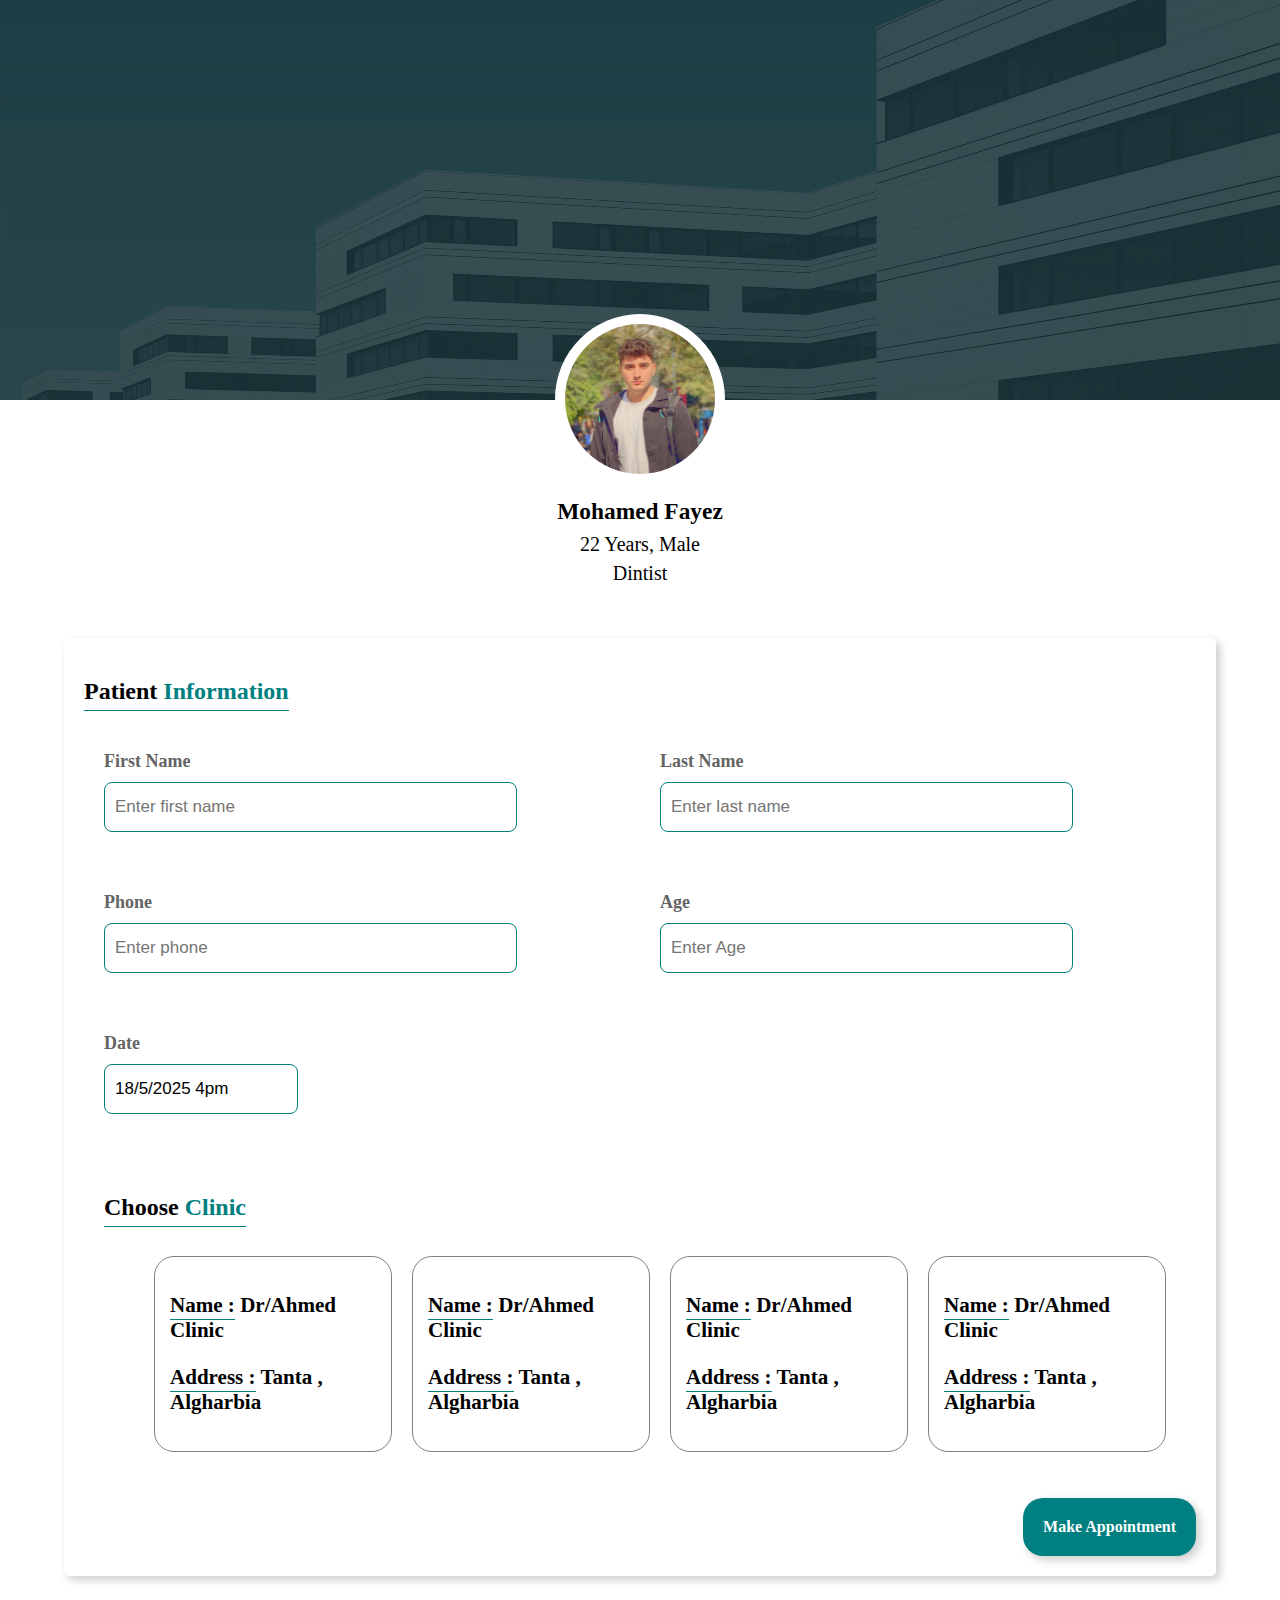
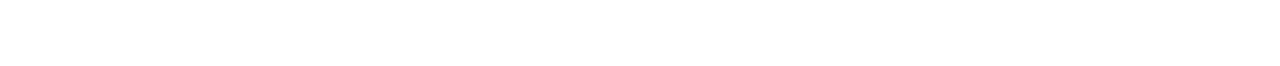
==== appointment/appointment.html @ 07ea75ec "first commit" ====
<!DOCTYPE html>
<html lang="en">
  <head>
    <meta charset="UTF-8" />
    <meta name="viewport" content="width=device-width, initial-scale=1.0" />
    <title>Appointment</title>
    <link rel="stylesheet" href="../appointment/appointment.css" />
  </head>
  <body>
    <div class="container">
      <div class="header">
        <img
          src="../images/banner-bg.png"
          alt="image"
          width="100%"
          height="400px"
        />
      </div>
      <div class="grid">
        <div class="doccard">
          <div class="doctop">
            <div class="circle"><div class="ph"></div></div>

            <h3 style="color: black">Mohamed Fayez</h3>
            <p>22 Years, Male</p>
            <p>Dintist</p>
          </div>
        </div>
        <div class="forms">
          <h2 class="title">
            Patient <span style="color: teal">Information</span>
          </h2>
          <div class="formfield">
            <label class="lbl">First Name</label>
            <input type="text" class="fields" placeholder="Enter first name" />
          </div>
          <div class="formfield">
            <label class="lbl">Last Name</label>
            <input type="text" class="fields" placeholder="Enter last name" />
          </div>
          <div class="formfield">
            <label class="lbl">Phone</label>
            <input type="text" class="fields" placeholder="Enter phone" />
          </div>
          <div class="formfield">
            <label class="lbl">Age</label>
            <input type="number" class="fields" placeholder="Enter Age" />
          </div>

          <div class="formfield only">
            <label class="lbl">Date</label>
            <input
              type="text"
              class="fields"
              value="18/5/2025 4pm"
              readonly="true"
            />
          </div>
          <div class="clinic">
            <h2 class="title">Choose <span style="color: teal">Clinic</span></h2>
            <ul style="list-style-type: none" class="list">
              <li class="clinicItem">
                <h3><span class="spn">Name :</span> Dr/Ahmed Clinic</h3>
                <h3>
                  <span class="spn" >Address :</span> Tanta , Algharbia
                </h3>
              </li>
              <li class="clinicItem">
                <h3><span class="spn">Name :</span> Dr/Ahmed Clinic</h3>
                <h3>
                  <span class="spn" >Address :</span> Tanta , Algharbia
                </h3>
              </li>
              <li class="clinicItem">
                <h3><span class="spn">Name :</span> Dr/Ahmed Clinic</h3>
                <h3>
                  <span class="spn" >Address :</span> Tanta , Algharbia
                </h3>
              </li>
              <li class="clinicItem">
                <h3><span class="spn">Name :</span> Dr/Ahmed Clinic</h3>
                <h3>
                  <span class="spn" >Address :</span> Tanta , Algharbia
                </h3>
              </li>
            </ul>
          </div>
          <div class="btn">Make Appointment</div>
        </div>
      </div>
    </div>
    <script src="../appointment/script.js"></script>
  </body>
</html>
---- appointment/appointment.css ----
body{
    background-color:white;
    padding: 0px;
    margin: 0px;    
}
*{
    box-sizing: border-box;
}

.container{
    
    width: 100%;
    justify-items: center;
    
}

.forms{
    display: grid;
    grid-template-columns:repeat(2,1fr);
    grid-template-rows:repeat(6,auto);
    font-weight: 600;
    background-color: white;
    padding: 20px;
    border-radius: 5px;
    box-shadow: 4px 4px 10px rgba(0.1, 0.1, 0.1, 0.2);
    height: fit-content;
}
.header{
    width: 100%;
}
.title{
    grid-column: span 2;
    border-bottom: 1px teal solid;
    padding-bottom: 5px;
    width: fit-content;
}
.formfield{
    margin: 20px;
    
}
.lbl{
    display: block;
    margin-bottom: 10px;
    color: rgb(100, 100, 100);
    font-size: 18px;
}
.fields{
    border-radius: 8px;
    border:1px solid teal;
    padding:10px;
    margin-bottom: 20px;
    height: 50px;
    font-size: 17px;
    width: 80%;
}
.grid{
    position: relative;
    bottom: 10vh;
    display: grid;
    grid-template-columns: 1fr;
    gap: 40px;
    width: 90%;
    height: fit-content;
}
.doccard{
    text-align: center;
    align-content: center;
    justify-items: center;
    font-size: 20px;

}
.ph{
    width: 150px;
    height: 150px;
    border-radius: 100%;
    background-image: url("../images/1.jpeg");
    background-size: cover;
}
.circle{
    height: 170px;
    width: 170px;
    border-radius: 100%;
    background-color: white;
    justify-items: center;
    align-content: center;
}
.doctop{
    justify-items: center;
    text-align: center;
    line-height: 9px;
}
.btn{
    background-color: teal;
    padding: 20px;
    border-radius: 20px;
    color: white;
    box-shadow: 4px 4px 10px rgba(0.1, 0.1, 0.1, 0.2);
    width: fit-content;
    height: fit-content;
    align-self: end;
    justify-self: end;
    grid-column: span 2;
}
.clinic{
    padding: 20px;
    border-radius: 5px;
    font-weight: 600;
    width: 100%;
    grid-column: span 2;
}
.clinicItem{
    border: 1px solid gray;
    background-color: white;
    border-radius: 20px;
    padding: 15px;
    font-size: 18px;
    margin: 10px;
    cursor: pointer;
}
.clinicItem.selected {
    background-color: teal;
    color: white;
    box-shadow: 0 0 10px rgba(0, 128, 128, 0.5); 
  }


.clinicItem:hover{
    background-color: teal;
    color: white;
    box-shadow: 4px 4px 10px rgba(0.1, 0.1, 0.1, 0.3);
}
.only{
    justify-self: start;
    grid-column: span 2;
}
.spn{
    border-bottom: 1px solid teal;
    padding-bottom: 2px;
}

.list{
    display: flex;
    width: 100%;
}
.bodyGrid{
    width: 100%;
    display: grid;
    grid-template-columns: repeat(2,1fr);
}
@media (max-width: 768px) {
    .grid {
      grid-template-columns: 1fr; 
      gap: 20px;
    }
  
    .forms {
      grid-template-columns: 1fr; 
      grid-template-rows: repeat(4, auto);
    }
    .formfield{
        grid-column: span 2;
    }
  
    .fields {
      width: 100%; 
    }
  
    .doccard {
      font-size: 18px; 
    }
  
    .bodyGrid {
      grid-template-columns: 1fr; 
    }
    .list{
        flex-direction: column;
    }
  }
  
  @media (max-width: 480px) {
    .forms {
      padding: 10px; 
    }
  
    .fields {
      padding: 8px;
      font-size: 14px;
    }
  
    .btn {
      padding: 10px;
      font-size: 14px; 
    }
  
    .clinicItem {
      font-size: 16px; 
      padding: 10px;
    }
  
    .doccard {
      font-size: 16px; 
    }
    .list{
        flex-direction: column;
    }
  }
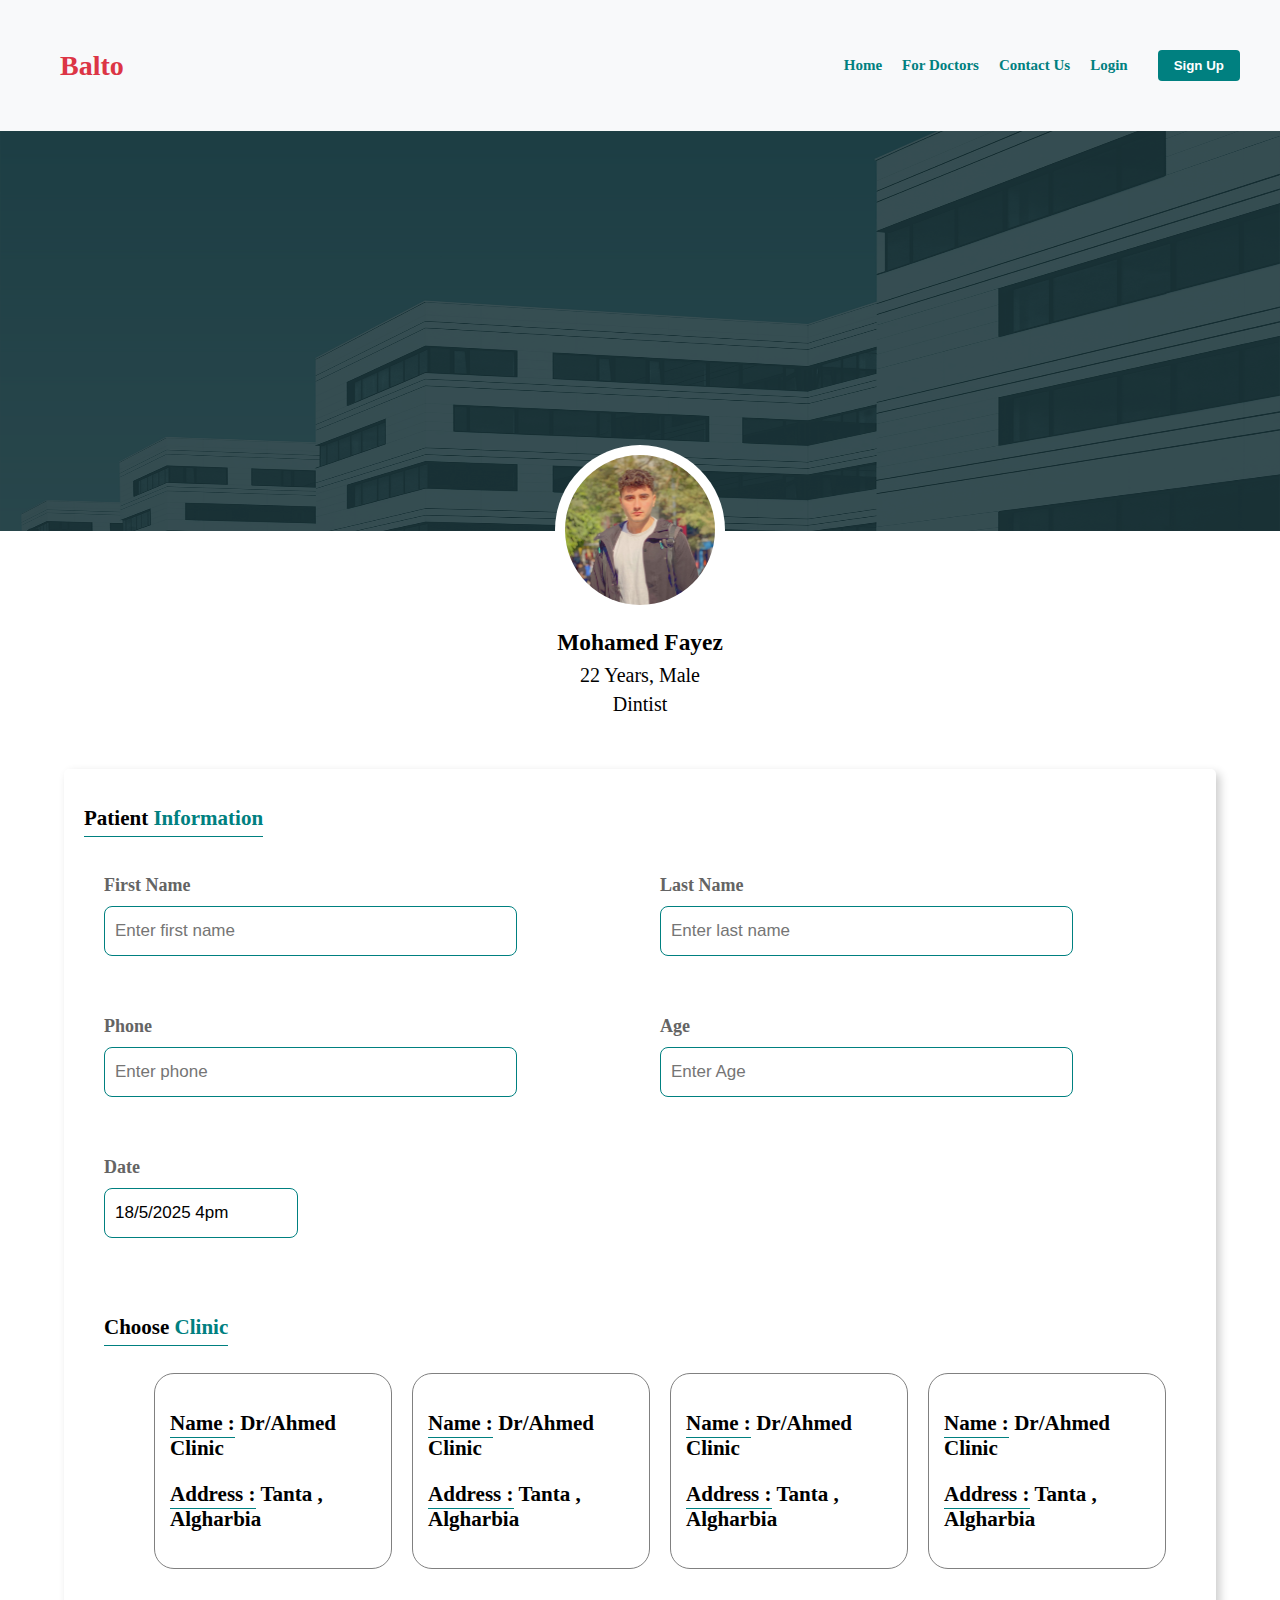
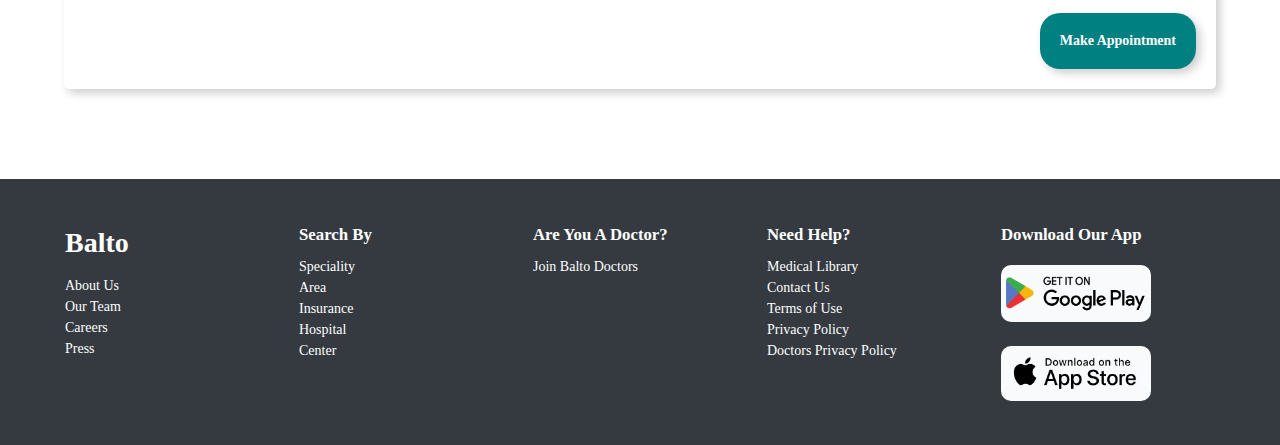
==== commit 507d4381: "Merge branch 'main' of https://github.com/mohamed-belall/Balto_frontEnd into home" ====
--- a/appointment/appointment.html
+++ b/appointment/appointment.html
@@ -5,8 +5,26 @@
     <meta name="viewport" content="width=device-width, initial-scale=1.0" />
     <title>Appointment</title>
     <link rel="stylesheet" href="../appointment/appointment.css" />
+    <link rel="stylesheet" href="../Shared/Shared_Style.css">
   </head>
   <body>
+
+    <nav class="navbar">
+      <div class="logo">
+        <!-- <img src="https://via.placeholder.com/100x30" alt="Vezeeta Logo" /> -->
+        <span>Balto</span>
+      </div>
+      <div class="nav-content">
+        <ul class="nav-links">
+          <li><a href="#">Home</a></li>
+          <li><a href="#">For Doctors</a></li>
+          <li><a href="#">Contact Us</a></li>
+          <li><a href="../doctor/signin.html">Login</a></li>
+        </ul>
+        <button class="signup-btn"  onclick="openModal()">Sign Up</button>
+      </div>
+    </nav>
+    
     <div class="container">
       <div class="header">
         <img
@@ -89,6 +107,72 @@
         </div>
       </div>
     </div>
+
+    <footer>
+      <div class="footer-container">
+        <!-- Column 1 -->
+        <div class="footer-column">
+          <h1>Balto</h1>
+          <ul>
+            <li><a href="#">About Us</a></li>
+            <li><a href="#">Our Team</a></li>
+            <li><a href="#">Careers</a></li>
+            <li><a href="#">Press</a></li>
+          </ul>
+        </div>
+  
+        <!-- Column 2 -->
+        <div class="footer-column">
+          <h3>Search By</h3>
+          <ul>
+            <li><a href="#">Speciality</a></li>
+            <li><a href="#">Area</a></li>
+            <li><a href="#">Insurance</a></li>
+            <li><a href="#">Hospital</a></li>
+            <li><a href="#">Center</a></li>
+          </ul>
+        </div>
+  
+        <!-- Column 3 -->
+        <div class="footer-column">
+          <h3>Are You A Doctor?</h3>
+          <ul>
+            <li><a href="#">Join Balto Doctors</a></li>
+          </ul>
+        </div>
+  
+        <!-- Column 4 -->
+        <div class="footer-column">
+          <h3>Need Help?</h3>
+          <ul>
+            <li><a href="#">Medical Library</a></li>
+            <li><a href="#">Contact Us</a></li>
+            <li><a href="#">Terms of Use</a></li>
+            <li><a href="#">Privacy Policy</a></li>
+            <li><a href="#">Doctors Privacy Policy</a></li>
+          </ul>
+        </div>
+  
+        <!-- Column 5 -->
+        <div class="footer-column">
+          <h3>Download Our App</h3>
+          <div class="app-links">
+            <a href="#">
+              <img src="../assets/images/gp.png" alt="Google Play" />
+            </a>
+            <a href="#">
+              <img src="../assets/images/as.png" alt="App Store" />
+            </a>
+          </div>
+          <div class="social-icons">
+            <a href="#"><i class="fa-brands fa-facebook"></i></a>
+            <a href="#"><i class="fa-brands fa-instagram"></i></i></a>
+            <a href="#"><i class="fa-brands fa-twitter"></i></a>
+          </div>
+        </div>
+      </div>
+    </footer>
+
     <script src="../appointment/script.js"></script>
   </body>
 </html>
--- a/Shared/Shared_Style.css
+++ b/Shared/Shared_Style.css
@@ -0,0 +1,161 @@
+:root {
+    --primary-color: #008080;
+    --secondary-color: #919191;
+    --success-color: #28a745;
+    --danger-color: #dc3545;
+    --warning-color: #ffc107;
+    --info-color: #17a2b8;
+    --light-color: #f8f9fa;
+    --dark-color: #343a40;
+    font-size: 14px !important;
+  }
+
+  /* =======  header =======*/
+
+.navbar {
+    display: flex;
+    justify-content: space-between;
+    align-items: center;
+    border: none !important;
+    border-bottom: 1px solid #ddd;
+    padding: 30px 20px;
+    background-color: var(--light-color);
+    color: white;
+  }
+  .nav-content {
+    display: flex;
+    align-items: center;
+    gap: 30px;
+    padding: 20px;
+  }
+  
+  .logo img {
+    height: 30px;
+  }
+  .logo span {
+    font-size: 2rem;
+    font-weight: bolder;
+    color: var(--danger-color);
+    margin-left: 40px;
+  }
+  
+  .nav-links {
+    list-style: none;
+    display: flex;
+    gap: 20px;
+    margin: 0;
+    padding: 0;
+  }
+  
+  .nav-links li {
+    display: inline;
+    font-size: 15px;
+    font-weight: bold;
+  }
+  
+  .nav-links a {
+    text-decoration: none;
+    color: var(--primary-color);
+    font-weight: bold;
+  }
+  
+  .nav-links a:hover {
+    color: var(--secondary-color);
+  }
+  
+  .signup-btn {
+    padding: 8px 16px;
+    background-color: var(--primary-color);
+    color: white;
+    border: none;
+    border-radius: 4px;
+    cursor: pointer;
+    font-weight: bold;
+  }
+  
+  .signup-btn:hover {
+    background-color: var(--dark-color);
+  }
+
+  /* Footer */
+
+  footer {
+    background-color: var(--dark-color);
+    color: white;
+    padding: 20px 0;
+  }
+  
+  .footer-container {
+    display: flex;
+    flex-wrap: wrap;
+    max-width: 1200px;
+    margin: 0 auto;
+    padding: 0 15px;
+    justify-content: space-between;
+  }
+  
+  .footer-column {
+    flex: 1;
+    min-width: 200px;
+    margin: 10px;
+  }
+  
+  .footer-column h3 {
+    font-size: 1.2rem;
+    margin-bottom: 10px;
+  }
+  
+  .footer-column ul {
+    list-style: none;
+    padding: 0;
+  }
+  
+  .footer-column ul li {
+    margin: 5px 0;
+  }
+  
+  .footer-column ul li a {
+    color: white;
+    text-decoration: none;
+    transition: color 0.3s ease;
+  }
+  
+  .footer-column ul li a:hover {
+    color: var(--primary-color);
+  }
+  
+  .app-links img {
+    max-width: 150px;
+    border-radius: 10px;
+    margin: 10px 0;
+  }
+  
+  .social-icons {
+    display: flex;
+    gap: 10px;
+  }
+  
+  .social-icons a {
+    color: white;
+    font-size: 1.5rem;
+    transition: color 0.3s ease;
+  }
+  
+  .social-icons a:hover {
+    color: var(--primary-color);
+  }
+  
+  @media (max-width: 768px) {
+    .footer-container {
+      flex-direction: column;
+      align-items: center;
+    }
+  
+    .footer-column {
+      text-align: center;
+    }
+  
+    .social-icons {
+      justify-content: center;
+    }
+  }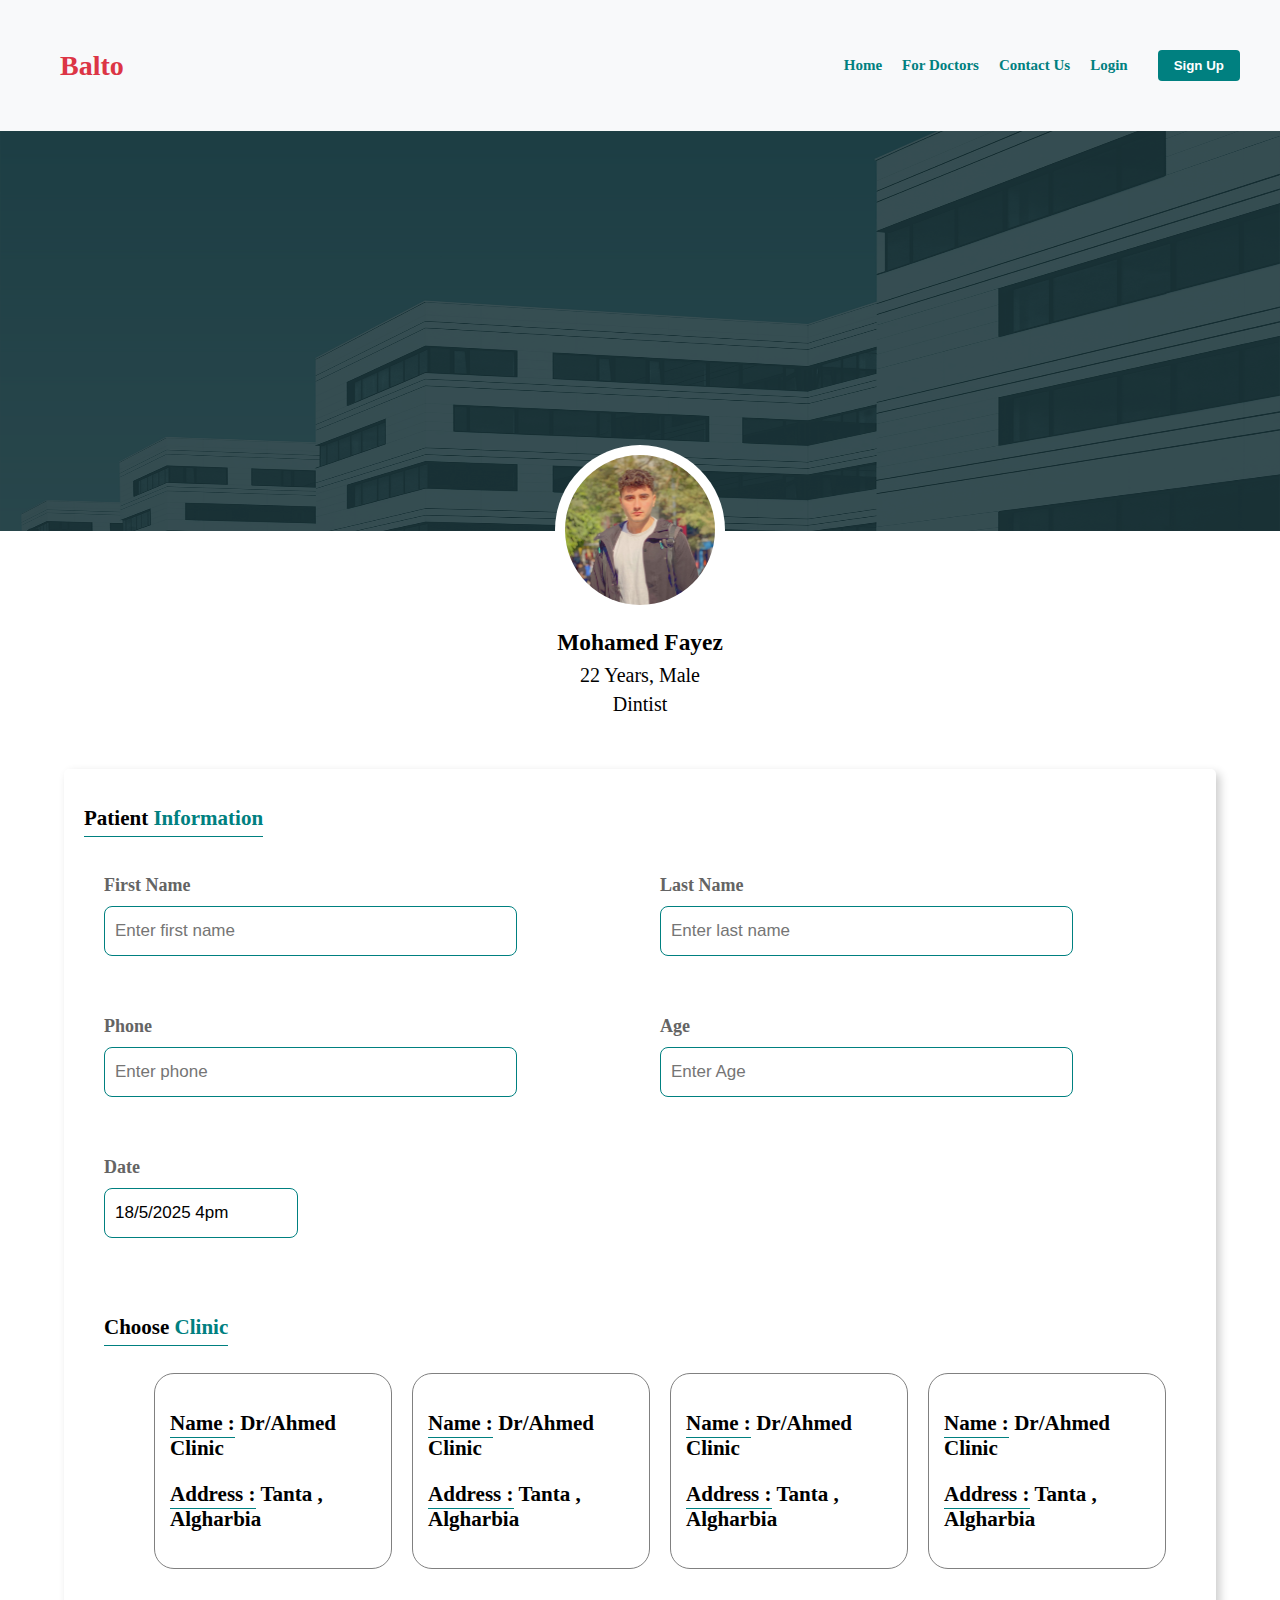
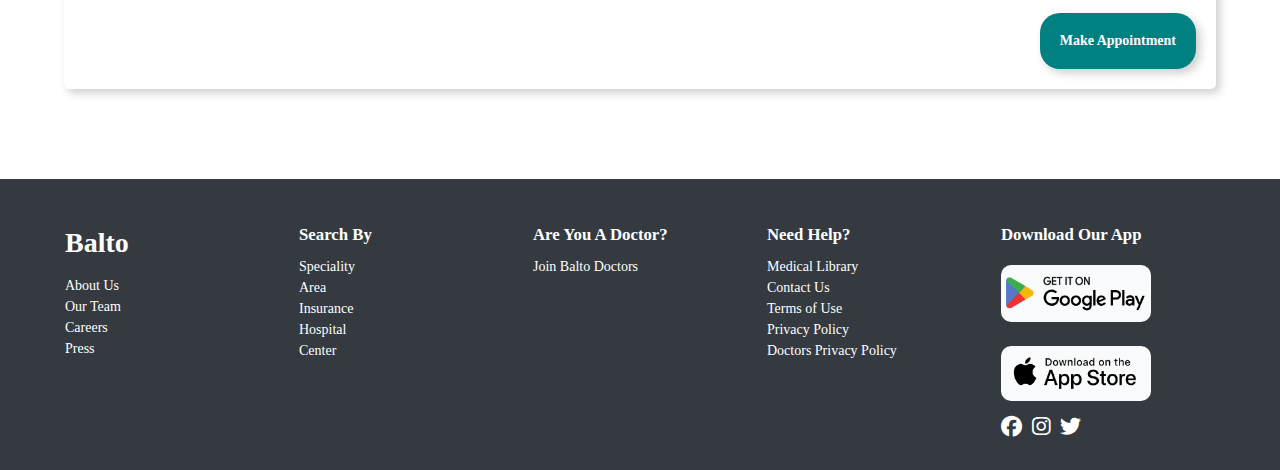
==== commit f334cdc2: "solve conflict" ====
--- a/appointment/appointment.html
+++ b/appointment/appointment.html
@@ -3,16 +3,30 @@
   <head>
     <meta charset="UTF-8" />
     <meta name="viewport" content="width=device-width, initial-scale=1.0" />
+    <link
+    rel="stylesheet"
+    href="https://cdnjs.cloudflare.com/ajax/libs/font-awesome/6.7.2/css/all.min.css"
+    integrity="sha512-Evv84Mr4kqVGRNSgIGL/F/aIDqQb7xQ2vcrdIwxfjThSH8CSR7PBEakCr51Ck+w+/U6swU2Im1vVX0SVk9ABhg=="
+    crossorigin="anonymous"
+    referrerpolicy="no-referrer"
+  />
     <title>Appointment</title>
     <link rel="stylesheet" href="../appointment/appointment.css" />
-    <link rel="stylesheet" href="../Shared/Shared_Style.css">
+    <!-- <link rel="stylesheet" href="../Shared/Shared_Style.css"> -->
+     <link rel="stylesheet" href="../Shared/Shared_Style.css">
   </head>
   <body>
 
     <nav class="navbar">
-      <div class="logo">
-        <!-- <img src="https://via.placeholder.com/100x30" alt="Vezeeta Logo" /> -->
-        <span>Balto</span>
+      <div class="nav-header">
+  
+        <div class="logo">
+          <!-- <img src="https://via.placeholder.com/100x30" alt="Vezeeta Logo" /> -->
+          <span>Balto</span>
+        </div>
+        <div class="menu-toggle">
+          <i class="fa fa-bars"></i>
+        </div>
       </div>
       <div class="nav-content">
         <ul class="nav-links">
@@ -174,5 +188,6 @@
     </footer>
 
     <script src="../appointment/script.js"></script>
+    <script src="../Shared/Shared_Script.js"></script>
   </body>
 </html>
--- a/Shared/Shared_Style.css
+++ b/Shared/Shared_Style.css
@@ -1,161 +1,235 @@
 :root {
-    --primary-color: #008080;
-    --secondary-color: #919191;
-    --success-color: #28a745;
-    --danger-color: #dc3545;
-    --warning-color: #ffc107;
-    --info-color: #17a2b8;
-    --light-color: #f8f9fa;
-    --dark-color: #343a40;
-    font-size: 14px !important;
-  }
-
-  /* =======  header =======*/
+  --primary-color: #008080;
+  --secondary-color: #919191;
+  --success-color: #28a745;
+  --danger-color: #dc3545;
+  --warning-color: #ffc107;
+  --info-color: #17a2b8;
+  --light-color: #f8f9fa;
+  --dark-color: #343a40;
+  font-size: 14px !important;
+}
+
+/* =======  header =======*/
 
 .navbar {
+  display: flex;
+  justify-content: space-between;
+  align-items: center;
+  border: none !important;
+  border-bottom: 1px solid #ddd;
+  padding: 30px 20px;
+  background-color: var(--light-color);
+  color: white;
+  box-shadow: 2px 5px 20px 2px #797979;
+}
+.nav-content {
+  display: flex;
+  align-items: center;
+  gap: 30px;
+  padding: 20px;
+}
+
+.logo img {
+  height: 30px;
+}
+.logo span {
+  font-size: 2rem;
+  font-weight: bolder;
+  color: var(--danger-color);
+  margin-left: 40px;
+}
+
+.nav-links {
+  list-style: none;
+  display: flex;
+  gap: 20px;
+  margin: 0;
+  padding: 0;
+}
+
+.nav-links li {
+  display: inline;
+  font-size: 15px;
+  font-weight: bold;
+}
+
+.nav-links a {
+  text-decoration: none;
+  color: var(--primary-color);
+  font-weight: bold;
+}
+
+.nav-links a:hover {
+  color: var(--secondary-color);
+}
+
+.signup-btn {
+  padding: 8px 16px;
+  background-color: var(--primary-color);
+  color: white;
+  border: none;
+  border-radius: 4px;
+  cursor: pointer;
+  font-weight: bold;
+}
+
+.signup-btn:hover {
+  background-color: var(--dark-color);
+}
+
+/* Footer */
+
+footer {
+  background-color: var(--dark-color);
+  color: white;
+  padding: 20px 0;
+}
+
+.footer-container {
+  display: flex;
+  flex-wrap: wrap;
+  max-width: 1200px;
+  margin: 0 auto;
+  padding: 0 15px;
+  justify-content: space-between;
+}
+
+.footer-column {
+  flex: 1;
+  min-width: 200px;
+  margin: 10px;
+}
+
+.footer-column h3 {
+  font-size: 1.2rem;
+  margin-bottom: 10px;
+}
+
+.footer-column ul {
+  list-style: none;
+  padding: 0;
+}
+
+.footer-column ul li {
+  margin: 5px 0;
+}
+
+.footer-column ul li a {
+  color: white;
+  text-decoration: none;
+  transition: color 0.3s ease;
+}
+
+.footer-column ul li a:hover {
+  color: var(--primary-color);
+}
+
+.app-links img {
+  max-width: 150px;
+  border-radius: 10px;
+  margin: 10px 0;
+}
+
+.social-icons {
+  display: flex;
+  gap: 10px;
+}
+
+.social-icons a {
+  color: white;
+  font-size: 1.5rem;
+  transition: color 0.3s ease;
+}
+
+.social-icons a:hover {
+  color: var(--primary-color);
+}
+
+@media (max-width: 768px) {
+  .footer-container {
+    flex-direction: column;
+    align-items: center;
+  }
+
+  .footer-column {
+    text-align: center;
+  }
+
+  .social-icons {
+    justify-content: center;
+  }
+}
+
+/* header */
+/* Header Styles */
+
+.menu-toggle {
+  display: none;
+  cursor: pointer;
+  font-size: 1.5rem;
+  color: var(--primary-color);
+}
+/* Responsive Header Styles */
+@media (max-width: 768px) {
+  .nav-header {
+    width: 100%;
     display: flex;
+    flex-direction: row;
     justify-content: space-between;
+  }
+  .navbar {
+    flex-direction: column;
+    align-items: flex-start;
+    padding: 20px;
+  }
+
+  .nav-content {
+    flex-direction: column;
+    /* align-items: flex-start; */
+    gap: 10px;
+    width: 100%;
+    justify-content: center;
     align-items: center;
-    border: none !important;
-    border-bottom: 1px solid #ddd;
-    padding: 30px 20px;
-    background-color: var(--light-color);
-    color: white;
-  }
+    align-content: center;
+  }
+
+  .nav-links {
+    flex-direction: column;
+    gap: 10px;
+    width: 100%;
+    justify-content: center;
+    align-items: center;
+    align-content: center;
+  }
+
+  .nav-links li {
+    width: 100%;
+  }
+
+  .nav-links a {
+    width: 100%;
+    padding: 10px 0;
+    /* text-align: left; */
+  }
+
+  .signup-btn {
+    width: 100%;
+    text-align: center;
+  }
+
+  .menu-toggle {
+    display: inline-block;
+    cursor: pointer;
+    font-size: 1.5rem;
+    color: var(--primary-color);
+  }
+
   .nav-content {
+    display: none;
+  }
+
+  .nav-content.active {
     display: flex;
-    align-items: center;
-    gap: 30px;
-    padding: 20px;
-  }
-  
-  .logo img {
-    height: 30px;
-  }
-  .logo span {
-    font-size: 2rem;
-    font-weight: bolder;
-    color: var(--danger-color);
-    margin-left: 40px;
-  }
-  
-  .nav-links {
-    list-style: none;
-    display: flex;
-    gap: 20px;
-    margin: 0;
-    padding: 0;
-  }
-  
-  .nav-links li {
-    display: inline;
-    font-size: 15px;
-    font-weight: bold;
-  }
-  
-  .nav-links a {
-    text-decoration: none;
-    color: var(--primary-color);
-    font-weight: bold;
-  }
-  
-  .nav-links a:hover {
-    color: var(--secondary-color);
-  }
-  
-  .signup-btn {
-    padding: 8px 16px;
-    background-color: var(--primary-color);
-    color: white;
-    border: none;
-    border-radius: 4px;
-    cursor: pointer;
-    font-weight: bold;
-  }
-  
-  .signup-btn:hover {
-    background-color: var(--dark-color);
-  }
-
-  /* Footer */
-
-  footer {
-    background-color: var(--dark-color);
-    color: white;
-    padding: 20px 0;
-  }
-  
-  .footer-container {
-    display: flex;
-    flex-wrap: wrap;
-    max-width: 1200px;
-    margin: 0 auto;
-    padding: 0 15px;
-    justify-content: space-between;
-  }
-  
-  .footer-column {
-    flex: 1;
-    min-width: 200px;
-    margin: 10px;
-  }
-  
-  .footer-column h3 {
-    font-size: 1.2rem;
-    margin-bottom: 10px;
-  }
-  
-  .footer-column ul {
-    list-style: none;
-    padding: 0;
-  }
-  
-  .footer-column ul li {
-    margin: 5px 0;
-  }
-  
-  .footer-column ul li a {
-    color: white;
-    text-decoration: none;
-    transition: color 0.3s ease;
-  }
-  
-  .footer-column ul li a:hover {
-    color: var(--primary-color);
-  }
-  
-  .app-links img {
-    max-width: 150px;
-    border-radius: 10px;
-    margin: 10px 0;
-  }
-  
-  .social-icons {
-    display: flex;
-    gap: 10px;
-  }
-  
-  .social-icons a {
-    color: white;
-    font-size: 1.5rem;
-    transition: color 0.3s ease;
-  }
-  
-  .social-icons a:hover {
-    color: var(--primary-color);
-  }
-  
-  @media (max-width: 768px) {
-    .footer-container {
-      flex-direction: column;
-      align-items: center;
-    }
-  
-    .footer-column {
-      text-align: center;
-    }
-  
-    .social-icons {
-      justify-content: center;
-    }
-  }+  }
+}
--- a/Shared/Shared_Style.css
+++ b/Shared/Shared_Style.css
@@ -1,161 +1,235 @@
 :root {
-    --primary-color: #008080;
-    --secondary-color: #919191;
-    --success-color: #28a745;
-    --danger-color: #dc3545;
-    --warning-color: #ffc107;
-    --info-color: #17a2b8;
-    --light-color: #f8f9fa;
-    --dark-color: #343a40;
-    font-size: 14px !important;
-  }
-
-  /* =======  header =======*/
+  --primary-color: #008080;
+  --secondary-color: #919191;
+  --success-color: #28a745;
+  --danger-color: #dc3545;
+  --warning-color: #ffc107;
+  --info-color: #17a2b8;
+  --light-color: #f8f9fa;
+  --dark-color: #343a40;
+  font-size: 14px !important;
+}
+
+/* =======  header =======*/
 
 .navbar {
+  display: flex;
+  justify-content: space-between;
+  align-items: center;
+  border: none !important;
+  border-bottom: 1px solid #ddd;
+  padding: 30px 20px;
+  background-color: var(--light-color);
+  color: white;
+  box-shadow: 2px 5px 20px 2px #797979;
+}
+.nav-content {
+  display: flex;
+  align-items: center;
+  gap: 30px;
+  padding: 20px;
+}
+
+.logo img {
+  height: 30px;
+}
+.logo span {
+  font-size: 2rem;
+  font-weight: bolder;
+  color: var(--danger-color);
+  margin-left: 40px;
+}
+
+.nav-links {
+  list-style: none;
+  display: flex;
+  gap: 20px;
+  margin: 0;
+  padding: 0;
+}
+
+.nav-links li {
+  display: inline;
+  font-size: 15px;
+  font-weight: bold;
+}
+
+.nav-links a {
+  text-decoration: none;
+  color: var(--primary-color);
+  font-weight: bold;
+}
+
+.nav-links a:hover {
+  color: var(--secondary-color);
+}
+
+.signup-btn {
+  padding: 8px 16px;
+  background-color: var(--primary-color);
+  color: white;
+  border: none;
+  border-radius: 4px;
+  cursor: pointer;
+  font-weight: bold;
+}
+
+.signup-btn:hover {
+  background-color: var(--dark-color);
+}
+
+/* Footer */
+
+footer {
+  background-color: var(--dark-color);
+  color: white;
+  padding: 20px 0;
+}
+
+.footer-container {
+  display: flex;
+  flex-wrap: wrap;
+  max-width: 1200px;
+  margin: 0 auto;
+  padding: 0 15px;
+  justify-content: space-between;
+}
+
+.footer-column {
+  flex: 1;
+  min-width: 200px;
+  margin: 10px;
+}
+
+.footer-column h3 {
+  font-size: 1.2rem;
+  margin-bottom: 10px;
+}
+
+.footer-column ul {
+  list-style: none;
+  padding: 0;
+}
+
+.footer-column ul li {
+  margin: 5px 0;
+}
+
+.footer-column ul li a {
+  color: white;
+  text-decoration: none;
+  transition: color 0.3s ease;
+}
+
+.footer-column ul li a:hover {
+  color: var(--primary-color);
+}
+
+.app-links img {
+  max-width: 150px;
+  border-radius: 10px;
+  margin: 10px 0;
+}
+
+.social-icons {
+  display: flex;
+  gap: 10px;
+}
+
+.social-icons a {
+  color: white;
+  font-size: 1.5rem;
+  transition: color 0.3s ease;
+}
+
+.social-icons a:hover {
+  color: var(--primary-color);
+}
+
+@media (max-width: 768px) {
+  .footer-container {
+    flex-direction: column;
+    align-items: center;
+  }
+
+  .footer-column {
+    text-align: center;
+  }
+
+  .social-icons {
+    justify-content: center;
+  }
+}
+
+/* header */
+/* Header Styles */
+
+.menu-toggle {
+  display: none;
+  cursor: pointer;
+  font-size: 1.5rem;
+  color: var(--primary-color);
+}
+/* Responsive Header Styles */
+@media (max-width: 768px) {
+  .nav-header {
+    width: 100%;
     display: flex;
+    flex-direction: row;
     justify-content: space-between;
+  }
+  .navbar {
+    flex-direction: column;
+    align-items: flex-start;
+    padding: 20px;
+  }
+
+  .nav-content {
+    flex-direction: column;
+    /* align-items: flex-start; */
+    gap: 10px;
+    width: 100%;
+    justify-content: center;
     align-items: center;
-    border: none !important;
-    border-bottom: 1px solid #ddd;
-    padding: 30px 20px;
-    background-color: var(--light-color);
-    color: white;
-  }
+    align-content: center;
+  }
+
+  .nav-links {
+    flex-direction: column;
+    gap: 10px;
+    width: 100%;
+    justify-content: center;
+    align-items: center;
+    align-content: center;
+  }
+
+  .nav-links li {
+    width: 100%;
+  }
+
+  .nav-links a {
+    width: 100%;
+    padding: 10px 0;
+    /* text-align: left; */
+  }
+
+  .signup-btn {
+    width: 100%;
+    text-align: center;
+  }
+
+  .menu-toggle {
+    display: inline-block;
+    cursor: pointer;
+    font-size: 1.5rem;
+    color: var(--primary-color);
+  }
+
   .nav-content {
+    display: none;
+  }
+
+  .nav-content.active {
     display: flex;
-    align-items: center;
-    gap: 30px;
-    padding: 20px;
-  }
-  
-  .logo img {
-    height: 30px;
-  }
-  .logo span {
-    font-size: 2rem;
-    font-weight: bolder;
-    color: var(--danger-color);
-    margin-left: 40px;
-  }
-  
-  .nav-links {
-    list-style: none;
-    display: flex;
-    gap: 20px;
-    margin: 0;
-    padding: 0;
-  }
-  
-  .nav-links li {
-    display: inline;
-    font-size: 15px;
-    font-weight: bold;
-  }
-  
-  .nav-links a {
-    text-decoration: none;
-    color: var(--primary-color);
-    font-weight: bold;
-  }
-  
-  .nav-links a:hover {
-    color: var(--secondary-color);
-  }
-  
-  .signup-btn {
-    padding: 8px 16px;
-    background-color: var(--primary-color);
-    color: white;
-    border: none;
-    border-radius: 4px;
-    cursor: pointer;
-    font-weight: bold;
-  }
-  
-  .signup-btn:hover {
-    background-color: var(--dark-color);
-  }
-
-  /* Footer */
-
-  footer {
-    background-color: var(--dark-color);
-    color: white;
-    padding: 20px 0;
-  }
-  
-  .footer-container {
-    display: flex;
-    flex-wrap: wrap;
-    max-width: 1200px;
-    margin: 0 auto;
-    padding: 0 15px;
-    justify-content: space-between;
-  }
-  
-  .footer-column {
-    flex: 1;
-    min-width: 200px;
-    margin: 10px;
-  }
-  
-  .footer-column h3 {
-    font-size: 1.2rem;
-    margin-bottom: 10px;
-  }
-  
-  .footer-column ul {
-    list-style: none;
-    padding: 0;
-  }
-  
-  .footer-column ul li {
-    margin: 5px 0;
-  }
-  
-  .footer-column ul li a {
-    color: white;
-    text-decoration: none;
-    transition: color 0.3s ease;
-  }
-  
-  .footer-column ul li a:hover {
-    color: var(--primary-color);
-  }
-  
-  .app-links img {
-    max-width: 150px;
-    border-radius: 10px;
-    margin: 10px 0;
-  }
-  
-  .social-icons {
-    display: flex;
-    gap: 10px;
-  }
-  
-  .social-icons a {
-    color: white;
-    font-size: 1.5rem;
-    transition: color 0.3s ease;
-  }
-  
-  .social-icons a:hover {
-    color: var(--primary-color);
-  }
-  
-  @media (max-width: 768px) {
-    .footer-container {
-      flex-direction: column;
-      align-items: center;
-    }
-  
-    .footer-column {
-      text-align: center;
-    }
-  
-    .social-icons {
-      justify-content: center;
-    }
-  }+  }
+}
